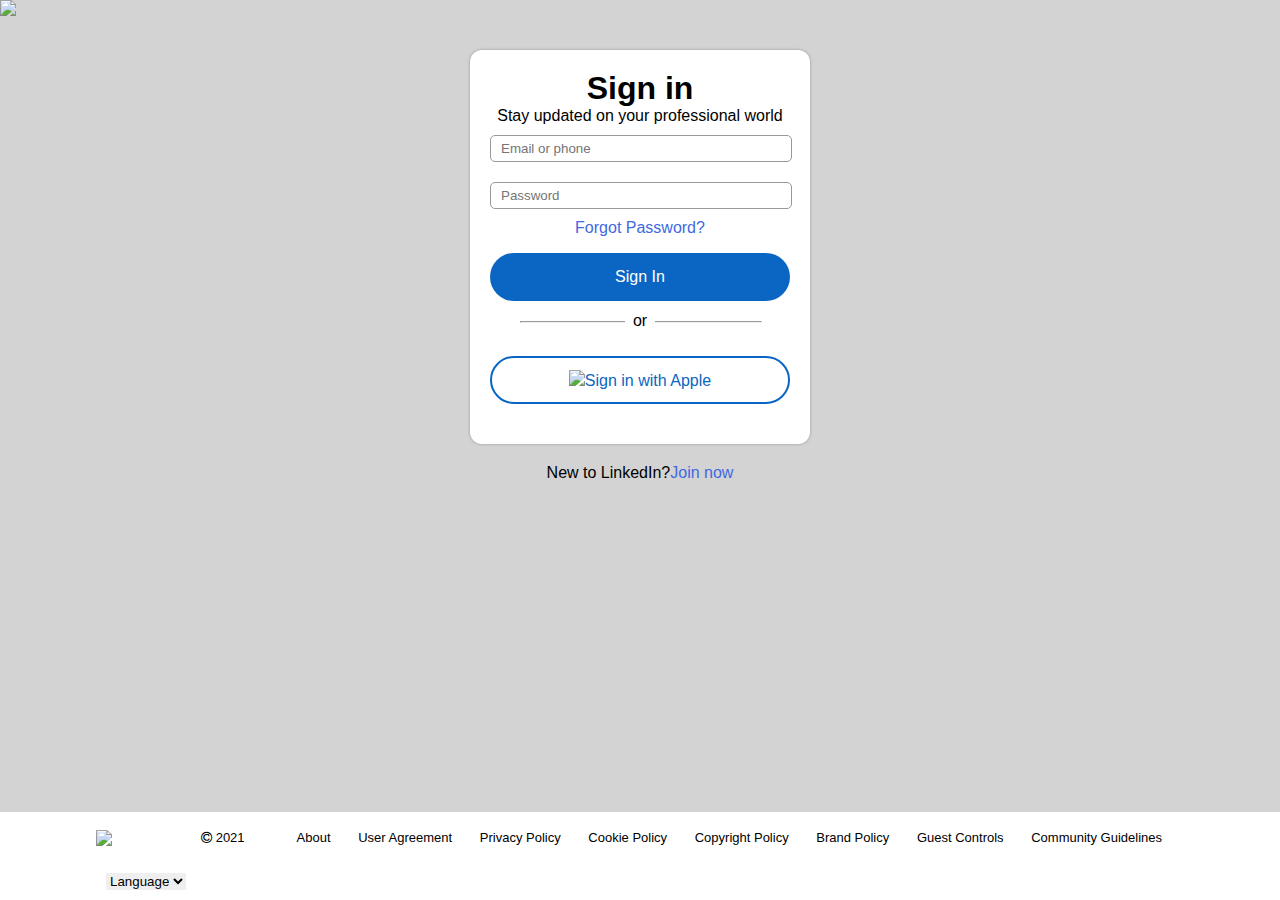
==== signIn.html @ 34b81288 "initial commit" ====
<!DOCTYPE html>
<html lang="en">
<head>
    <meta charset="UTF-8">
    <meta http-equiv="X-UA-Compatible" content="IE=edge">
    <meta name="viewport" content="width=device-width, initial-scale=1.0">
    <link rel="stylesheet" href="style.css">
    <link rel="stylesheet" href="https://stackpath.bootstrapcdn.com/font-awesome/4.7.0/css/font-awesome.min.css">
    <link rel="shortcut icon" href="in.ico" type="image/x-icon" sizes="32x32">
    <title>LinkedIn SignIn</title>
</head>
<body>
    
    <section class="content">
        <img src="logo.png">
    </section>

    <section class="sign-in">
        <div class="sign-in-form">
            <h1>Sign in</h1>
            <p>Stay updated on your professional world</p>
            <form>
                <input type="email" type="number" class="input-box" placeholder="Email or phone" required>
                <input type="password" class="input-box" placeholder="Password" required>
                <a href="" class="link">Forgot Password?</a>
                <br>
                <button type="button" class="submit-btn">Sign In</button>
                <hr>
                <p class="or">or</p>
                <button type="button" class="join-btn"><img src="apple.png" class="photo">Sign in with Apple</button>
            </form>
        </div>
        <p class="search">New to LinkedIn? <a href="index.html" class="link">Join now</a></p>
    </section>

    <footer>
        <div class="row">
            <img src="logoFooter.png">
            <span class="text"><i class="fa fa-copyright"></i> 2021</span>
            <div class="col">
                <a href="">About</a>
                <a href="">User Agreement</a>
                <a href="">Privacy Policy</a>
                <a href="">Cookie Policy</a>
                <a href="">Copyright Policy</a>
                <a href="">Brand Policy</a>
                <a href="">Guest Controls</a>
                <a href="">Community Guidelines</a>
            </div>
            <div class="col">
                <select class="select">
                    <option hidden>Language</option>
                    <option value="English">English</option>
                    <option value="English">French</option>
                    <option value="English">Arabic</option>
                    <option value="English">Spanish</option>
                    <option value="English">German</option>
                    <option value="English">Russian</option>
                </select>
            </div>
        </div>
    </footer>

</body>
</html>
---- style.css ----
*{
    margin: 0;
    padding: 0;
    font-family: Arial, Helvetica, sans-serif;
}

body{
    background-color: lightgray;
    
}

.intro{
    text-align: center;
    margin-top: 20px;
    
}

.intro img{
    width: 8%;
}

.intro h1{
    font-size: 32px;
    font-weight: lighter;
}

.sign-in-form{
    width: 300px;
    box-shadow: 0 0 3px rgba(0, 0, 0, 0.3);
    background:#fff;
    border-radius: 12px;
    padding: 20px;
    margin: 30px auto 0;
    text-align:center;
}

.title{
    text-align: left;
    font-size: 15px;
    color: gray;
}

.input-box{
    border-radius: 5px;
    padding: 10px;
    margin: 10px 0;
    width: 280px;
    height: 5px;
    border: 1px solid #999;
    outline: none;
}
.terms{
    font-size: 12px;
    font-weight: lighter;
}

.submit-btn{
    width: 300px;
    height: 48px;
    border-radius: 24px;
    border: none;
    font-size: 16px;
    margin: 16px 0 20px;
    padding: 0 16px;
    color: #fff;
    background:#0a66c2;
}
.submit-btn:hover{
    background: rgba(3, 28, 136, 0.87);
    cursor: pointer;
}

span{
    padding-left: 6px;
    padding-top: -30px;
}
.photo{
    padding-top: -200px;
}

hr{
    width: 80%;
    margin-left: 30px;
}
.or{
    margin: -11px auto 10px;

    background: #fff;
    width: 30px;
}

.join-btn{
    width: 300px;
    height: 48px;
    background: #fff;
    border-radius: 24px;
    border-color: #0a66c2;
    border-style: solid;
    font-size: 16px;
    margin: 16px 0 20px;
    padding: 0 16px;
    color: #0a66c2;
}
.photo{
    width: 8%;
}
.join-btn:hover{
    background: rgb(240, 247, 250);
}
.sp-link{
    text-decoration: none;
    color: royalblue;
}
.link{
    text-decoration: none;
    color: royalblue;
}
.search{
    display: flex;
    justify-content: center;
    margin-top: 20px;
}

footer{
    width: 100%;
    position: absolute;
    bottom: 0;
    background: #fff;
    color: black;
    font-size: 13px;
}
.row{
    width: 85%;
    margin: auto;
    display: flex;
    position: relative;
    flex-wrap: wrap;
    align-items: center;
    justify-content: space-between;
}
img{
    width: 8%;
}
.text{
    margin-left: -18px;
}
.col{
    padding: 10px;
}
.col a{
    text-decoration: none;
    color: black;
    display: inline-block;
    position: relative;
    padding: 8px 12px;
}

.select{
    border: none;
    cursor: pointer;
}
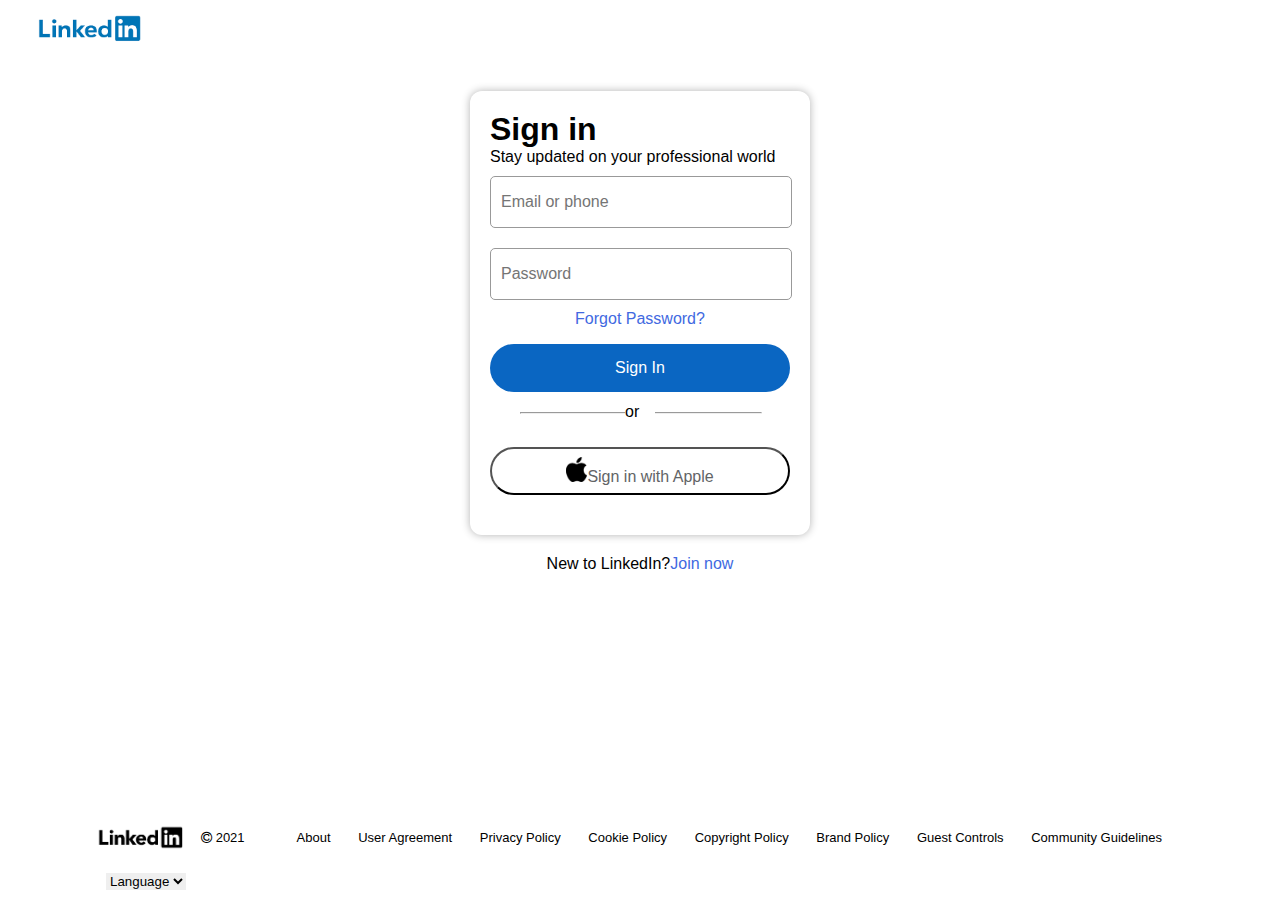
==== commit 2a6bea53: "modify commit" ====
--- a/signIn.html
+++ b/signIn.html
@@ -20,14 +20,14 @@
             <h1>Sign in</h1>
             <p>Stay updated on your professional world</p>
             <form>
-                <input type="email" type="number" class="input-box" placeholder="Email or phone" required>
-                <input type="password" class="input-box" placeholder="Password" required>
-                <a href="" class="link">Forgot Password?</a>
+                <input type="email" type="number" class="input-box1" placeholder="Email or phone" required>
+                <input type="password" class="input-box1" placeholder="Password" required>
+                <a href="" class="link1">Forgot Password?</a>
                 <br>
                 <button type="button" class="submit-btn">Sign In</button>
                 <hr>
                 <p class="or">or</p>
-                <button type="button" class="join-btn"><img src="apple.png" class="photo">Sign in with Apple</button>
+                <button type="button" class="join-btn1"><img src="apple.png" class="photo">Sign in with Apple</button>
             </form>
         </div>
         <p class="search">New to LinkedIn? <a href="index.html" class="link">Join now</a></p>
--- a/style.css
+++ b/style.css
@@ -4,7 +4,7 @@
     font-family: Arial, Helvetica, sans-serif;
 }
 
-body{
+#first{
     background-color: lightgray;
     
 }
@@ -24,14 +24,14 @@
     font-weight: lighter;
 }
 
-.sign-in-form{
-    width: 300px;
-    box-shadow: 0 0 3px rgba(0, 0, 0, 0.3);
+.join-form{
+    width: 300px;
+    box-shadow: 0 0 30px rgba(0, 0, 0, 0.3);
     background:#fff;
     border-radius: 12px;
     padding: 20px;
     margin: 30px auto 0;
-    text-align:center;
+    text-align: center;
 }
 
 .title{
@@ -107,10 +107,7 @@
 .join-btn:hover{
     background: rgb(240, 247, 250);
 }
-.sp-link{
-    text-decoration: none;
-    color: royalblue;
-}
+
 .link{
     text-decoration: none;
     color: royalblue;
@@ -158,4 +155,53 @@
 .select{
     border: none;
     cursor: pointer;
+}
+
+/*------------------------------------------- sign in page -----------------------------------------------*/
+.content img{
+    margin-left: 3%;
+}
+
+.sign-in-form{
+    width: 300px;
+    box-shadow: 0 0 8px rgba(0, 0, 0, 0.3);
+    background:#fff;
+    border-radius: 12px;
+    padding: 20px;
+    margin: 30px auto 0;
+    text-align:center;
+}
+.sign-in-form h1, p{
+    text-align: left;
+}
+
+.input-box1{
+    border-radius: 5px;
+    padding: 10px;
+    margin: 10px 0;
+    width: 280px;
+    height: 30px;
+    font-size: 16px;
+    border: 1px solid #999;
+    outline: none;
+}
+
+.link1{
+    text-decoration: none;
+    color: royalblue;
+}
+
+.join-btn1{
+    width: 300px;
+    height: 48px;
+    background: #fff;
+    border-radius: 24px;
+    border-color: black;
+    font-size: 16px;
+    margin: 16px 0 20px;
+    padding: 0 16px;
+    color: #626466;
+}
+.join-btn1:hover{
+    background: rgba(57, 59, 59, 0.1);
 }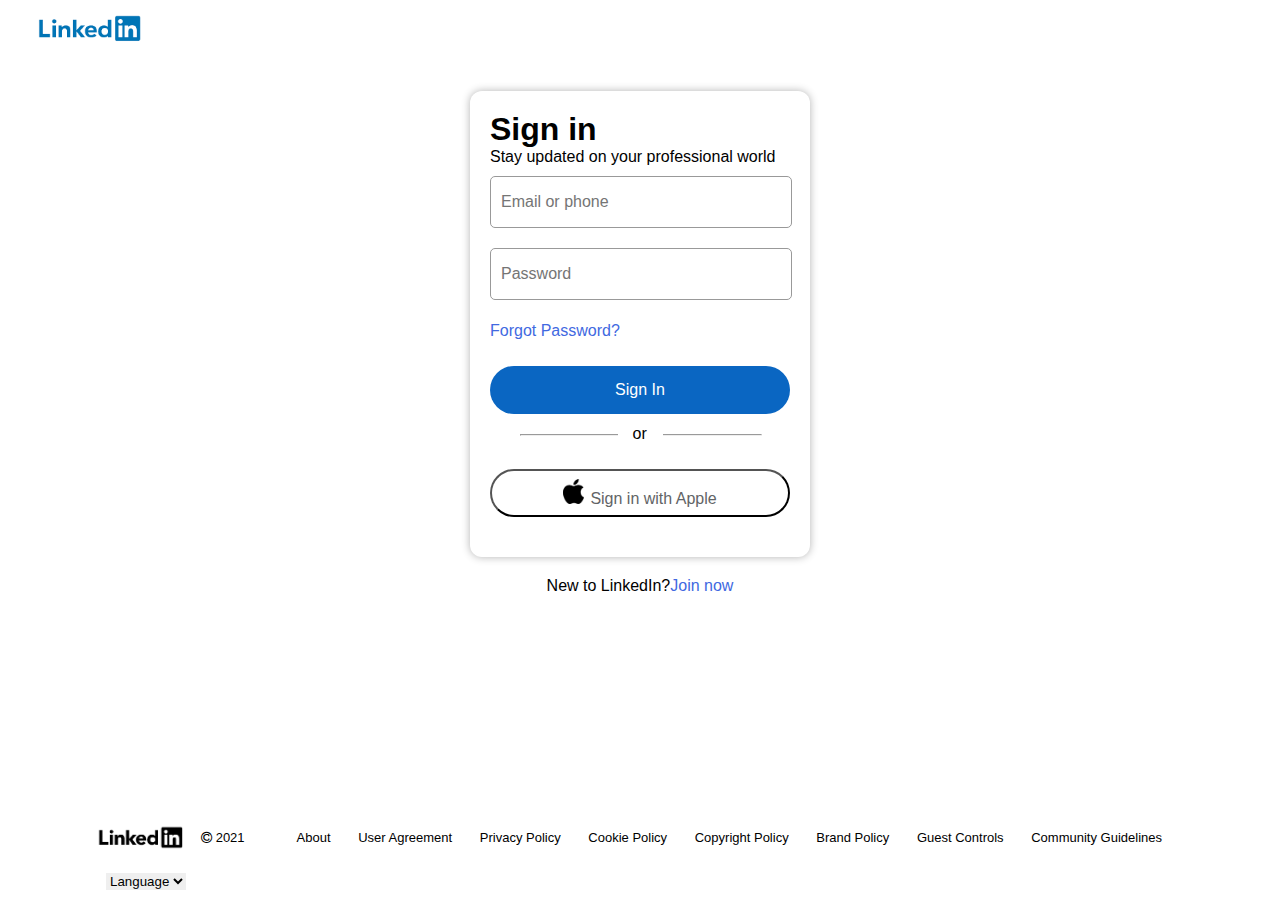
==== commit 8885bd77: "modifications" ====
--- a/signIn.html
+++ b/signIn.html
@@ -22,22 +22,22 @@
             <form>
                 <input type="email" type="number" class="input-box1" placeholder="Email or phone" required>
                 <input type="password" class="input-box1" placeholder="Password" required>
-                <a href="" class="link1">Forgot Password?</a>
+                <p class="forget"><a href="" class="link1">Forgot Password?</a></p>
                 <br>
                 <button type="button" class="submit-btn">Sign In</button>
                 <hr>
                 <p class="or">or</p>
-                <button type="button" class="join-btn1"><img src="apple.png" class="photo">Sign in with Apple</button>
+                <button type="button" class="join-btn1"><img src="apple.png" class="photo"><span class="join">Sign in with Apple</span></button>
             </form>
         </div>
         <p class="search">New to LinkedIn? <a href="index.html" class="link">Join now</a></p>
     </section>
 
     <footer>
-        <div class="row">
+        <div class="row1">
             <img src="logoFooter.png">
             <span class="text"><i class="fa fa-copyright"></i> 2021</span>
-            <div class="col">
+            <div class="col1">
                 <a href="">About</a>
                 <a href="">User Agreement</a>
                 <a href="">Privacy Policy</a>
@@ -47,7 +47,7 @@
                 <a href="">Guest Controls</a>
                 <a href="">Community Guidelines</a>
             </div>
-            <div class="col">
+            <div class="col1">
                 <select class="select">
                     <option hidden>Language</option>
                     <option value="English">English</option>
--- a/style.css
+++ b/style.css
@@ -52,6 +52,7 @@
 .terms{
     font-size: 12px;
     font-weight: lighter;
+    text-align: center;
 }
 
 .submit-btn{
@@ -69,6 +70,9 @@
     background: rgba(3, 28, 136, 0.87);
     cursor: pointer;
 }
+.choice{
+    text-align: center;
+}
 
 span{
     padding-left: 6px;
@@ -84,7 +88,7 @@
 }
 .or{
     margin: -11px auto 10px;
-
+    padding-left: 15px;
     background: #fff;
     width: 30px;
 }
@@ -118,43 +122,68 @@
     margin-top: 20px;
 }
 
-footer{
+.footer{
     width: 100%;
-    position: absolute;
-    bottom: 0;
-    background: #fff;
-    color: black;
-    font-size: 13px;
-}
-.row{
-    width: 85%;
-    margin: auto;
+    background: #fff;
+}
+.list{
     display: flex;
+    flex-wrap: wrap;
+    height: auto;
+    justify-content: flex-start;
+    min-height: 50px;
+    margin: 0 auto;
+    list-style: none;
+}
+.item{
+    display: flex;
+    flex-shrink: 0;
+    justify-content: center;
+    padding: 8px;
     position: relative;
-    flex-wrap: wrap;
-    align-items: center;
-    justify-content: space-between;
-}
-img{
-    width: 8%;
-}
-.text{
-    margin-left: -18px;
-}
-.col{
-    padding: 10px;
-}
-.col a{
+    text-align: left;
+}
+.item img{
+    width: 20%;
+    height: 70%;
+}
+.item a{
+    color: rgba(0, 0, 0, 0.6);
     text-decoration: none;
-    color: black;
-    display: inline-block;
-    position: relative;
-    padding: 8px 12px;
-}
-
+}
 .select{
     border: none;
     cursor: pointer;
+}
+
+@media only screen and (max-width: 700px){
+    #first{
+        background: #fff;
+    }
+    .intro{
+        margin-top: 10px;
+    }
+    .intro img{
+        width: 15%;
+    }
+    .intro h1{
+        font-size: 22px;
+    }
+    .join-form{
+        margin-top: -10px;
+        box-shadow: none;
+        width: 90%;
+    }
+    .input-box{
+        width: 95%;
+    }
+    .title{
+        font-size: 12px;
+    }
+    .submit-btn{
+        margin-top: 5px;
+        padding-top: 10px;
+    }
 }
 
 /*------------------------------------------- sign in page -----------------------------------------------*/
@@ -186,6 +215,10 @@
     outline: none;
 }
 
+.forget{
+    margin-top: 12px;
+    margin-bottom: -8px;
+}
 .link1{
     text-decoration: none;
     color: royalblue;
@@ -204,4 +237,64 @@
 }
 .join-btn1:hover{
     background: rgba(57, 59, 59, 0.1);
+}
+
+footer{
+    width: 100%;
+    position: absolute;
+    bottom: 0;
+    background: #fff;
+    color: black;
+    font-size: 13px;
+}
+.row1{
+    width: 85%;
+    margin: auto;
+    display: flex;
+    position: relative;
+    flex-wrap: wrap;
+    align-items: center;
+    justify-content: space-between;
+}
+img{
+    width: 8%;
+}
+.text{
+    margin-left: -18px;
+}
+.col1{
+    padding: 10px;
+}
+.col1 a{
+    text-decoration: none;
+    color: black;
+    display: inline-block;
+    position: relative;
+    padding: 8px 12px;
+}
+
+.select{
+    border: none;
+    cursor: pointer;
+}
+
+@media only screen and (max-width: 700px){
+    .content img{
+        margin-top: 10px;
+        width: 25%;
+    }
+    .sign-in-form{
+        margin-top: -10px;
+        box-shadow: none;   
+    }
+    .sign-in-form h1{
+        font-size: 50px;
+        margin-bottom: 6px;
+    }
+    .link1{
+        text-align: left;
+    }
+    .row1{
+        display: none;
+    }
 }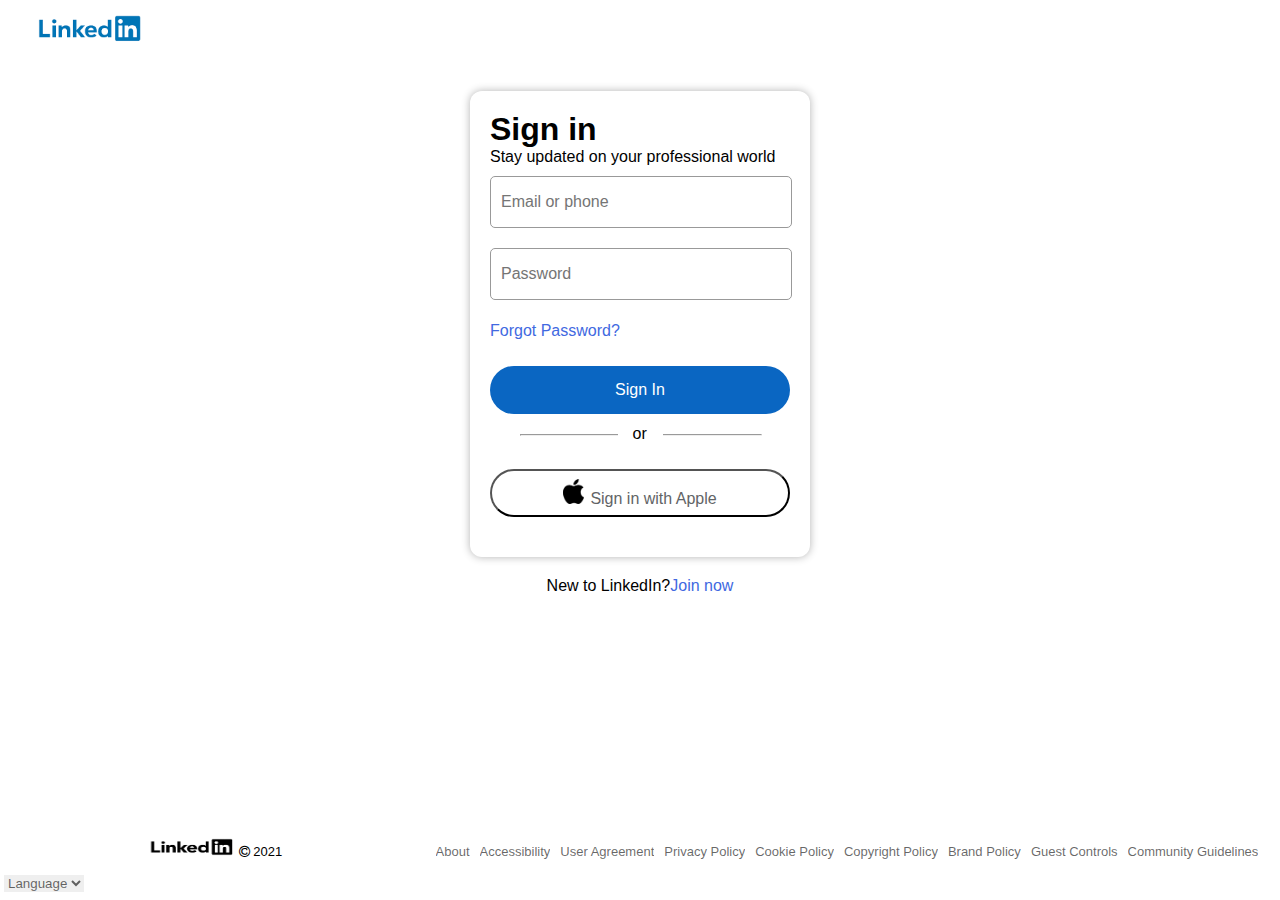
==== commit c5612019: "added features" ====
--- a/signIn.html
+++ b/signIn.html
@@ -33,32 +33,52 @@
         <p class="search">New to LinkedIn? <a href="index.html" class="link">Join now</a></p>
     </section>
 
-    <footer>
-        <div class="row1">
-            <img src="logoFooter.png">
-            <span class="text"><i class="fa fa-copyright"></i> 2021</span>
-            <div class="col1">
-                <a href="">About</a>
-                <a href="">User Agreement</a>
-                <a href="">Privacy Policy</a>
-                <a href="">Cookie Policy</a>
-                <a href="">Copyright Policy</a>
-                <a href="">Brand Policy</a>
-                <a href="">Guest Controls</a>
-                <a href="">Community Guidelines</a>
-            </div>
-            <div class="col1">
+    <footer class="footer">
+        <ul class="footer-list">
+            <li class="footer-item">
+                <img src="logoFooter.png">
+                <span class="text"><i class="fa fa-copyright"></i> 2021</span>
+            </li>
+            <li class="footer-item">
+                <a href="" class="footer-link">About</a>
+            </li>
+            <li class="footer-item">
+                <a href="" class="footer-link">Accessibility</a>
+            </li>
+            <li class="footer-item">
+                <a href="" class="footer-link">User Agreement</a>
+            </li>
+            <li class="footer-item">
+                <a href="" class="footer-link">Privacy Policy</a>
+            </li>
+            <li class="footer-item">
+                <a href="" class="footer-link">Cookie Policy</a>
+            </li>
+            <li class="footer-item">
+                <a href="" class="footer-link">Copyright Policy</a>
+            </li>
+            <li class="footer-item">
+                <a href="" class="footer-link">Brand Policy</a>
+            </li>
+            <li class="footer-item">
+                <a href="" class="footer-link">Guest Controls</a>
+            </li>
+            <li class="footer-item">
+                <a href="" class="footer-link">Community Guidelines</a>
+            </li>
+            
+            <li class="footer-item">
                 <select class="select">
                     <option hidden>Language</option>
                     <option value="English">English</option>
-                    <option value="English">French</option>
-                    <option value="English">Arabic</option>
-                    <option value="English">Spanish</option>
-                    <option value="English">German</option>
-                    <option value="English">Russian</option>
+                    <option value="French">French</option>
+                    <option value="Arabic">Arabic</option>
+                    <option value="Spanish">Spanish</option>
+                    <option value="German">German</option>
+                    <option value="Russian">Russian</option>
                 </select>
-            </div>
-        </div>
+            </li>
+        </ul>
     </footer>
 
 </body>
--- a/style.css
+++ b/style.css
@@ -5,7 +5,7 @@
 }
 
 #first{
-    background-color: lightgray;
+    background-color: #F3F2EF;
     
 }
 
@@ -126,37 +126,46 @@
     width: 100%;
     background: #fff;
 }
-.list{
+.footer-list{
     display: flex;
     flex-wrap: wrap;
     height: auto;
     justify-content: flex-start;
     min-height: 50px;
-    margin: 0 auto;
+    margin: 4px auto;
     list-style: none;
 }
-.item{
+.footer-item{
     display: flex;
     flex-shrink: 0;
     justify-content: center;
-    padding: 8px;
+    padding: 4px;
     position: relative;
     text-align: left;
 }
-.item img{
+.text{
+    padding: 8px 0 8px 24px;
+}
+.footer-item img{
     width: 20%;
     height: 70%;
 }
-.item a{
+.footer-link{
     color: rgba(0, 0, 0, 0.6);
     text-decoration: none;
+    display: flex;
+    align-items: center;
+    word-break: break-word;
+    overflow: hidden;
+    margin: 1px;
 }
 .select{
+    color: rgba(0, 0, 0, 0.6);
     border: none;
     cursor: pointer;
 }
 
-@media only screen and (max-width: 700px){
+@media only screen and (max-width: 1161px) and (min-width: 769px){
     #first{
         background: #fff;
     }
@@ -170,7 +179,7 @@
         font-size: 22px;
     }
     .join-form{
-        margin-top: -10px;
+        margin-top: 10px;
         box-shadow: none;
         width: 90%;
     }
@@ -181,8 +190,11 @@
         font-size: 12px;
     }
     .submit-btn{
-        margin-top: 5px;
+        margin-top: 20px;
         padding-top: 10px;
+    }
+    .footer{
+        display: none;
     }
 }
 
@@ -297,4 +309,7 @@
     .row1{
         display: none;
     }
+    footer{
+        display: none;
+    }
 }